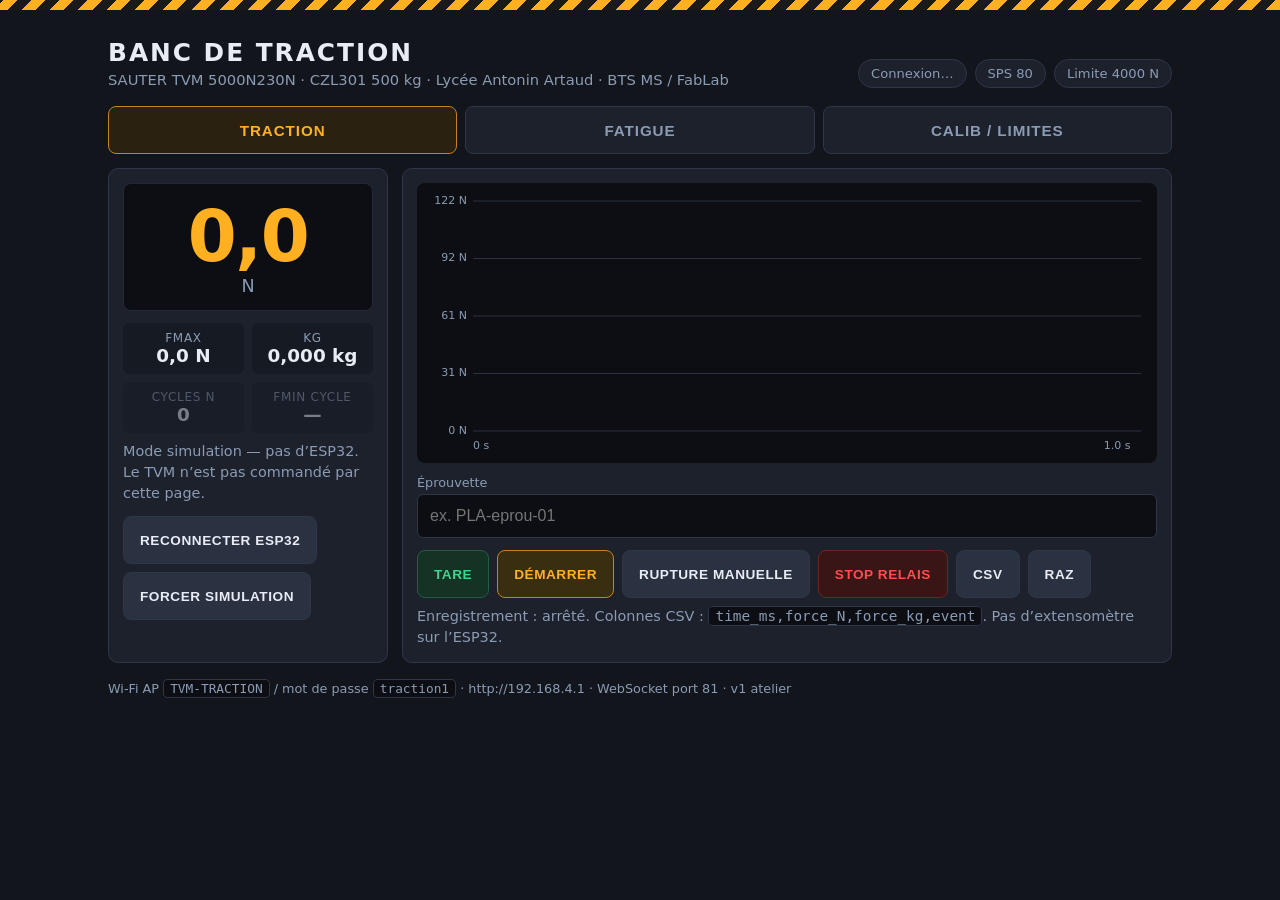
==== firmware/data/index.html @ e47e9631 "Add app etudiants et firmware ESP32 pour le TVM (traction et fatigue). EOF" ====
<!DOCTYPE html>
<html lang="fr">
<head>
  <meta charset="utf-8">
  <meta name="viewport" content="width=device-width, initial-scale=1">
  <meta name="theme-color" content="#ffb020">
  <title>Banc de traction TVM — Antonin Artaud</title>
  <link rel="stylesheet" href="css/app.css">
  <link rel="manifest" href="manifest.json">
  <link rel="icon" href="icon.svg" type="image/svg+xml">
</head>
<body>
  <div class="hazard" aria-hidden="true"></div>
  <div class="wrap">
    <header class="head">
      <div class="brand">
        <h1>Banc de traction</h1>
        <p>SAUTER TVM 5000N230N · CZL301 500&nbsp;kg · Lycée Antonin Artaud · BTS MS / FabLab</p>
      </div>
      <div class="pills">
        <span class="pill sim" id="pill-link">Simulation</span>
        <span class="pill" id="pill-sps">SPS —</span>
        <span class="pill" id="pill-lim">Limite 4000 N</span>
      </div>
    </header>

    <nav class="tabs" role="tablist">
      <button type="button" role="tab" id="tab-traction" aria-selected="true" data-mode="traction">Traction</button>
      <button type="button" role="tab" id="tab-fatigue" aria-selected="false" data-mode="fatigue">Fatigue</button>
      <button type="button" role="tab" id="tab-calib" aria-selected="false" data-mode="calib">Calib / Limites</button>
    </nav>

    <div class="grid">
      <aside class="panel">
        <div class="readout">
          <div class="n" id="force-n">0,0</div>
          <div class="unit" id="force-unit">N</div>
        </div>
        <div class="meta">
          <div><span>Fmax</span><b id="fmax">0,0 N</b></div>
          <div><span>kg</span><b id="fkg">0,000 kg</b></div>
          <div id="box-cyc"><span>Cycles N</span><b id="fcyc">0</b></div>
          <div id="box-fmin"><span>Fmin cycle</span><b id="fmin">—</b></div>
        </div>
        <p class="note" id="status-msg">Mode simulation — pas d’ESP32. Le TVM n’est pas commandé par cette page.</p>
        <div class="row">
          <button class="act" type="button" id="btn-reconnect">Reconnecter ESP32</button>
          <button class="act" type="button" id="btn-sim">Forcer simulation</button>
        </div>
      </aside>

      <section class="panel">
        <div class="chart-box"><canvas id="chart"></canvas></div>

        <div class="view on" id="view-traction">
          <div class="row">
            <label class="field">Éprouvette
              <input id="name-epro" type="text" maxlength="80" placeholder="ex. PLA-eprou-01" autocomplete="off">
            </label>
          </div>
          <div class="row">
            <button class="act ok" type="button" id="btn-tare">Tare</button>
            <button class="act primary" type="button" id="btn-start">Démarrer</button>
            <button class="act" type="button" id="btn-rupture">Rupture manuelle</button>
            <button class="act danger" type="button" id="btn-stop">Stop relais</button>
            <button class="act" type="button" id="btn-csv">CSV</button>
            <button class="act" type="button" id="btn-reset">RAZ</button>
          </div>
          <p class="note">Enregistrement : <span id="rec-info">arrêté</span>. Colonnes CSV : <kbd>time_ms,force_N,force_kg,event</kbd>. Pas d’extensomètre sur l’ESP32.</p>
        </div>

        <div class="view" id="view-fatigue">
          <p class="note"><strong>Le mouvement est assuré par le mode Repeat du TVM.</strong> L’ESP32 ne commande pas le vérin : il mesure la force et compte les cycles à partir des pics. Pas de capteur de déplacement.</p>
          <div class="row">
            <button class="act ok" type="button" id="btn-tare2">Tare</button>
            <button class="act primary" type="button" id="btn-start2">Démarrer comptage</button>
            <button class="act danger" type="button" id="btn-stop2">Stop relais</button>
            <button class="act" type="button" id="btn-csv2">CSV cycles</button>
            <button class="act" type="button" id="btn-reset2">RAZ cycles</button>
          </div>
          <p class="note">Dernier cycle : Fmin <b id="last-fmin">—</b> · Fmax <b id="last-fmax">—</b>. CSV : <kbd>cycle,t_ms,Fmin_N,Fmax_N</kbd>.</p>
        </div>

        <div class="view" id="view-calib">
          <p class="note">Cellule CZL301 500&nbsp;kg, 2,0030&nbsp;mV/V, 350&nbsp;Ω, 0,02&nbsp;% FS. Excitation HX711 à <strong>3,3&nbsp;V</strong> (GPIO ESP32 non 5&nbsp;V tolerant). Surcharge constructeur 120&nbsp;% FS. Limite logicielle par défaut <strong>4000&nbsp;N</strong>, plafond dur &lt;&nbsp;4900&nbsp;N.</p>
          <div class="row">
            <button class="act ok" type="button" id="btn-tare3">Tare à vide</button>
            <label class="field">Masse connue (kg)
              <input id="ref-kg" type="number" step="0.001" min="0.05" value="5">
            </label>
            <button class="act primary" type="button" id="btn-cal">Étalonner</button>
          </div>
          <div class="row">
            <label class="field">Échelle (counts / N)
              <input id="scale" type="number" step="0.01" min="1" value="877">
            </label>
            <button class="act" type="button" id="btn-scale">Appliquer échelle</button>
            <label class="field">Limite logicielle (N)
              <input id="limit" type="number" step="10" min="50" max="4899" value="4000">
            </label>
            <button class="act" type="button" id="btn-limit">Appliquer limite</button>
          </div>
          <div class="row">
            <label class="field">Unité
              <select id="unit"><option value="N">Newton (N)</option><option value="kg">kgf</option></select>
            </label>
            <label class="field">Cadence
              <select id="sps"><option value="auto">Auto 80 puis 10 si instable</option><option value="80">80 SPS</option><option value="10">10 SPS</option></select>
            </label>
            <button class="act" type="button" id="btn-sps">Appliquer cadence</button>
          </div>
          <p class="note">Relais STOP : GPIO 26, <strong>actif haut</strong> (HIGH = relais collé = coupure moteur). Pilotage via transistor, jamais la bobine en direct. Inverser <kbd>STOP_ACTIVE_HIGH</kbd> dans <kbd>config.h</kbd> si le câblage est actif bas.</p>
        </div>
      </section>
    </div>
    <p class="foot">Wi-Fi AP <kbd>TVM-TRACTION</kbd> / mot de passe <kbd>traction1</kbd> · http://192.168.4.1 · WebSocket port 81 · v1 atelier</p>
  </div>
  <script src="js/protocol.js"></script>
  <script src="js/chart.js"></script>
  <script src="js/app.js"></script>
</body>
</html>
---- firmware/data/css/app.css ----
/* Banc de traction TVM — UI atelier, lisible à 2 m */
:root {
  --bg: #12151c;
  --panel: #1c212c;
  --inset: #0c0e13;
  --line: #2e3648;
  --text: #e8edf5;
  --muted: #8b9bb4;
  --amber: #ffb020;
  --amber-dim: #c4841d;
  --ok: #3dd68c;
  --danger: #ff4d4d;
  --info: #5b8cff;
  --warn: #ff7a18;
}
* { box-sizing: border-box; }
html, body { margin: 0; padding: 0; background: var(--bg); color: var(--text); }
body {
  font-family: "Segoe UI", "IBM Plex Sans", ui-sans-serif, system-ui, sans-serif;
  min-height: 100vh;
}
.hazard {
  height: 10px;
  background: repeating-linear-gradient(
    -45deg,
    #ffb020 0 10px,
    #1a1a1a 10px 20px
  );
}
.wrap { max-width: 1100px; margin: 0 auto; padding: 16px 18px 40px; }

.head {
  display: flex;
  flex-wrap: wrap;
  gap: 12px 24px;
  align-items: flex-end;
  justify-content: space-between;
  margin: 12px 0 18px;
}
.brand h1 {
  margin: 0;
  font-size: 1.55rem;
  letter-spacing: 0.08em;
  text-transform: uppercase;
  font-weight: 750;
}
.brand p { margin: 4px 0 0; color: var(--muted); font-size: 0.92rem; }
.pills { display: flex; flex-wrap: wrap; gap: 8px; align-items: center; }
.pill {
  border: 1px solid var(--line);
  background: var(--panel);
  color: var(--muted);
  border-radius: 999px;
  padding: 6px 12px;
  font-size: 0.82rem;
  font-variant-numeric: tabular-nums;
}
.pill.on { color: var(--ok); border-color: #245c44; }
.pill.sim { color: var(--amber); border-color: #6a4e14; }
.pill.err { color: var(--danger); border-color: #6a2424; }

.tabs {
  display: flex;
  gap: 8px;
  margin-bottom: 14px;
}
.tabs button {
  flex: 1;
  min-height: 48px;
  border: 1px solid var(--line);
  background: var(--panel);
  color: var(--muted);
  font-weight: 700;
  letter-spacing: 0.06em;
  text-transform: uppercase;
  border-radius: 8px;
  cursor: pointer;
  font-size: 0.95rem;
}
.tabs button[aria-selected="true"] {
  background: #2a2110;
  color: var(--amber);
  border-color: var(--amber-dim);
}

.grid {
  display: grid;
  grid-template-columns: 280px 1fr;
  gap: 14px;
}
@media (max-width: 820px) { .grid { grid-template-columns: 1fr; } }

.panel {
  background: var(--panel);
  border: 1px solid var(--line);
  border-radius: 10px;
  padding: 14px;
}
.readout {
  background: var(--inset);
  border-radius: 8px;
  padding: 18px 12px 14px;
  text-align: center;
  border: 1px solid #222836;
}
.readout .n {
  font-size: clamp(2.8rem, 8vw, 4.4rem);
  font-weight: 800;
  font-variant-numeric: tabular-nums;
  color: var(--amber);
  line-height: 1;
  letter-spacing: -0.02em;
}
.readout .n.warn { color: var(--warn); }
.readout .n.break { color: var(--danger); }
.readout .unit { color: var(--muted); font-size: 1.1rem; margin-top: 4px; }
.meta {
  display: grid;
  grid-template-columns: 1fr 1fr;
  gap: 8px;
  margin-top: 12px;
}
.meta div {
  background: #161a22;
  border-radius: 6px;
  padding: 8px;
  text-align: center;
}
.meta span { display: block; color: var(--muted); font-size: 0.75rem; text-transform: uppercase; letter-spacing: 0.06em; }
.meta b { font-variant-numeric: tabular-nums; font-size: 1.15rem; }

.chart-box { height: 280px; position: relative; }
.chart-box canvas { width: 100%; height: 100%; display: block; border-radius: 8px; }

.row { display: flex; flex-wrap: wrap; gap: 8px; margin-top: 12px; align-items: center; }
label.field { display: flex; flex-direction: column; gap: 4px; color: var(--muted); font-size: 0.8rem; flex: 1; min-width: 140px; }
input, select {
  background: var(--inset);
  border: 1px solid var(--line);
  color: var(--text);
  border-radius: 6px;
  padding: 10px 12px;
  font-size: 1rem;
  min-height: 44px;
}
button.act {
  min-height: 48px;
  padding: 0 16px;
  border-radius: 8px;
  border: 1px solid var(--line);
  background: #2a3140;
  color: var(--text);
  font-weight: 700;
  cursor: pointer;
  letter-spacing: 0.04em;
  text-transform: uppercase;
  font-size: 0.85rem;
}
button.act.primary { background: #3a2e10; color: var(--amber); border-color: var(--amber-dim); }
button.act.danger { background: #3a1515; color: var(--danger); border-color: #6a2424; }
button.act.ok { background: #143324; color: var(--ok); border-color: #245c44; }
button.act:disabled { opacity: 0.45; cursor: not-allowed; }

.note {
  color: var(--muted);
  font-size: 0.9rem;
  line-height: 1.45;
  margin: 8px 0 0;
}
.note strong { color: var(--text); }
.view { display: none; }
.view.on { display: block; }
.hidden { display: none !important; }
.foot { margin-top: 18px; color: var(--muted); font-size: 0.8rem; }
kbd { background: #0c0e13; border: 1px solid var(--line); padding: 1px 6px; border-radius: 4px; }
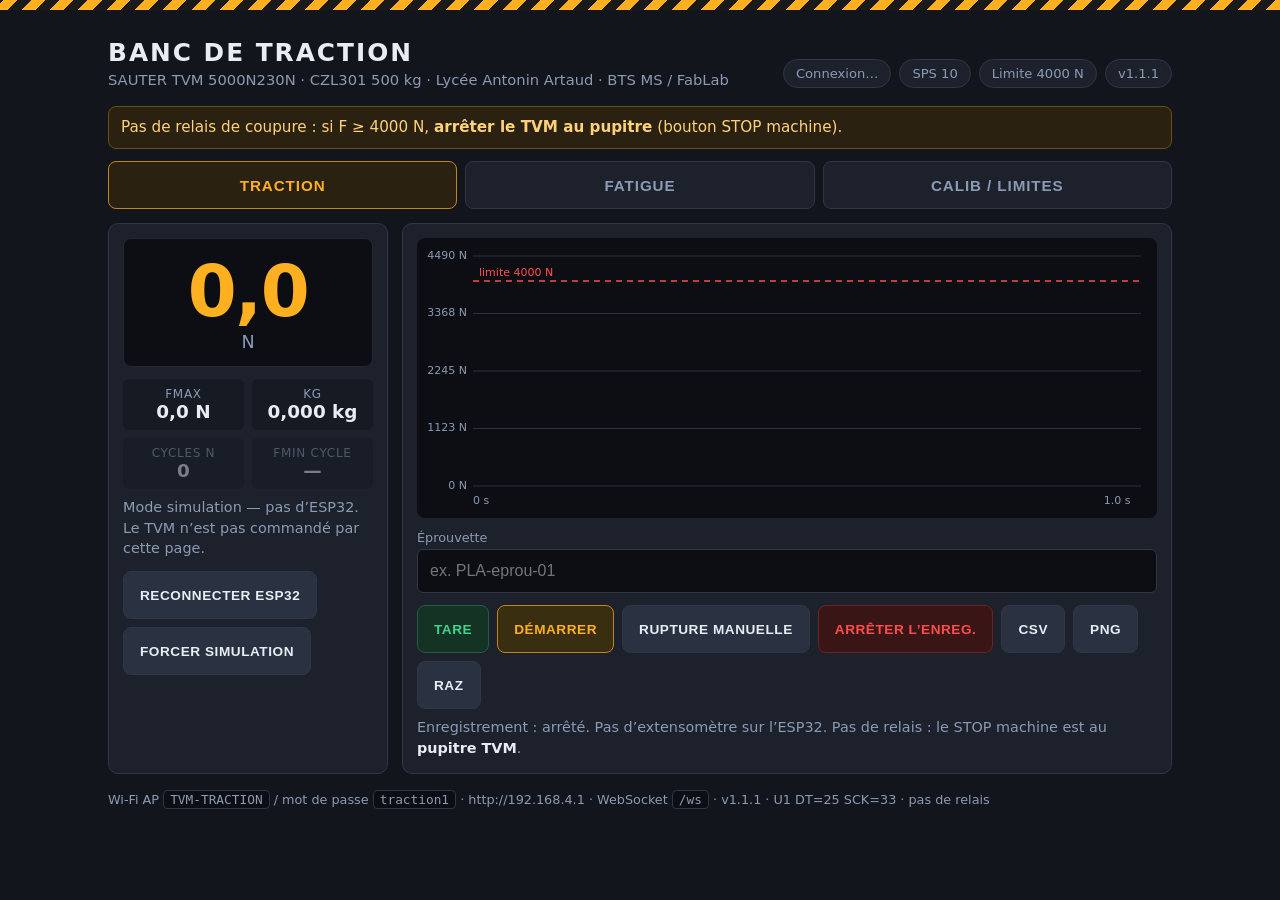
==== commit 0258ea59: "v1.1.1 : jauge U1 (DT25/SCK33), alarme 4000 N, fiches eleve et enseignant" ====
--- a/firmware/data/index.html
+++ b/firmware/data/index.html
@@ -4,12 +4,17 @@
   <meta charset="utf-8">
   <meta name="viewport" content="width=device-width, initial-scale=1">
   <meta name="theme-color" content="#ffb020">
+  <meta name="apple-mobile-web-app-capable" content="yes">
   <title>Banc de traction TVM — Antonin Artaud</title>
   <link rel="stylesheet" href="css/app.css">
   <link rel="manifest" href="manifest.json">
   <link rel="icon" href="icon.svg" type="image/svg+xml">
 </head>
 <body>
+  <div id="alarm" class="alarm hidden" role="alert" aria-live="assertive">
+    <div class="alarm-title" id="alarm-title">ARRÊTER LA MACHINE</div>
+    <div class="alarm-sub" id="alarm-sub">Force au-dessus de 4000 N — STOP sur le pupitre TVM</div>
+  </div>
   <div class="hazard" aria-hidden="true"></div>
   <div class="wrap">
     <header class="head">
@@ -21,8 +26,16 @@
         <span class="pill sim" id="pill-link">Simulation</span>
         <span class="pill" id="pill-sps">SPS —</span>
         <span class="pill" id="pill-lim">Limite 4000 N</span>
+        <span class="pill" id="pill-ver">v1.1.1</span>
       </div>
     </header>
+
+    <div id="warn-sticky" class="warn-sticky hidden">
+      Limite dépassée pendant cet essai — vérifier l’éprouvette et le pupitre TVM avant de continuer.
+    </div>
+    <div id="note-relay" class="note-relay">
+      Pas de relais de coupure : si F ≥ 4000&nbsp;N, <strong>arrêter le TVM au pupitre</strong> (bouton STOP machine).
+    </div>
 
     <nav class="tabs" role="tablist">
       <button type="button" role="tab" id="tab-traction" aria-selected="true" data-mode="traction">Traction</button>
@@ -62,11 +75,12 @@
             <button class="act ok" type="button" id="btn-tare">Tare</button>
             <button class="act primary" type="button" id="btn-start">Démarrer</button>
             <button class="act" type="button" id="btn-rupture">Rupture manuelle</button>
-            <button class="act danger" type="button" id="btn-stop">Stop relais</button>
+            <button class="act danger" type="button" id="btn-stop">Arrêter l’enreg.</button>
             <button class="act" type="button" id="btn-csv">CSV</button>
+            <button class="act" type="button" id="btn-png">PNG</button>
             <button class="act" type="button" id="btn-reset">RAZ</button>
           </div>
-          <p class="note">Enregistrement : <span id="rec-info">arrêté</span>. Colonnes CSV : <kbd>time_ms,force_N,force_kg,event</kbd>. Pas d’extensomètre sur l’ESP32.</p>
+          <p class="note">Enregistrement : <span id="rec-info">arrêté</span>. Pas d’extensomètre sur l’ESP32. Pas de relais : le STOP machine est au <strong>pupitre TVM</strong>.</p>
         </div>
 
         <div class="view" id="view-fatigue">
@@ -74,19 +88,23 @@
           <div class="row">
             <button class="act ok" type="button" id="btn-tare2">Tare</button>
             <button class="act primary" type="button" id="btn-start2">Démarrer comptage</button>
-            <button class="act danger" type="button" id="btn-stop2">Stop relais</button>
+            <button class="act danger" type="button" id="btn-stop2">Arrêter l’enreg.</button>
             <button class="act" type="button" id="btn-csv2">CSV cycles</button>
             <button class="act" type="button" id="btn-reset2">RAZ cycles</button>
           </div>
-          <p class="note">Dernier cycle : Fmin <b id="last-fmin">—</b> · Fmax <b id="last-fmax">—</b>. CSV : <kbd>cycle,t_ms,Fmin_N,Fmax_N</kbd>.</p>
+          <p class="note">Dernier cycle : Fmin <b id="last-fmin">—</b> · Fmax <b id="last-fmax">—</b>.</p>
         </div>
 
         <div class="view" id="view-calib">
-          <p class="note">Cellule CZL301 500&nbsp;kg, 2,0030&nbsp;mV/V, 350&nbsp;Ω, 0,02&nbsp;% FS. Excitation HX711 à <strong>3,3&nbsp;V</strong> (GPIO ESP32 non 5&nbsp;V tolerant). Surcharge constructeur 120&nbsp;% FS. Limite logicielle par défaut <strong>4000&nbsp;N</strong>, plafond dur &lt;&nbsp;4900&nbsp;N.</p>
+          <p class="note">Jauge sur <strong>HX711 U1</strong> (DT1 GPIO 25, SCK1 GPIO 33, 3,3&nbsp;V). Pont R3/R4 1&nbsp;kΩ. Limite logicielle <strong>4000&nbsp;N</strong> : au-delà, <strong>arrêter le TVM au pupitre</strong> (pas de relais). Plafond dur &lt;&nbsp;4900&nbsp;N. Masse d’étalonnage conseillée <strong>≥ 20&nbsp;kg</strong> — l’échelle 877 n’est pas celle de cette jauge.</p>
+          <div class="row rawline">
+            <div>Brut HX711 <b id="raw">—</b></div>
+            <div>σ récente <b id="sigma">—</b></div>
+          </div>
           <div class="row">
             <button class="act ok" type="button" id="btn-tare3">Tare à vide</button>
             <label class="field">Masse connue (kg)
-              <input id="ref-kg" type="number" step="0.001" min="0.05" value="5">
+              <input id="ref-kg" type="number" step="0.001" min="0.05" value="20">
             </label>
             <button class="act primary" type="button" id="btn-cal">Étalonner</button>
           </div>
@@ -105,15 +123,25 @@
               <select id="unit"><option value="N">Newton (N)</option><option value="kg">kgf</option></select>
             </label>
             <label class="field">Cadence
-              <select id="sps"><option value="auto">Auto 80 puis 10 si instable</option><option value="80">80 SPS</option><option value="10">10 SPS</option></select>
+              <select id="sps"><option value="10">10 SPS</option><option value="80">80 SPS (si RATE câblé)</option></select>
             </label>
             <button class="act" type="button" id="btn-sps">Appliquer cadence</button>
+            <label class="field">CSV
+              <select id="csv-fmt">
+                <option value="fr" selected>Excel FR (; et virgule)</option>
+                <option value="iso">ISO (, et point)</option>
+              </select>
+            </label>
           </div>
-          <p class="note">Relais STOP : GPIO 26, <strong>actif haut</strong> (HIGH = relais collé = coupure moteur). Pilotage via transistor, jamais la bobine en direct. Inverser <kbd>STOP_ACTIVE_HIGH</kbd> dans <kbd>config.h</kbd> si le câblage est actif bas.</p>
+          <div class="row">
+            <button class="act danger" type="button" id="btn-sim-over">Simuler F ≥ 4000 N</button>
+          </div>
+          <p class="note" id="cal-log">Aucun étalonnage enregistré sur cet appareil.</p>
+          <p class="note">Carte EasyEDA : ESP32-WROOM-32 DevKitC-V4. <strong>U1 jauge</strong> DT1 = GPIO 25, SCK1 = GPIO 33, VCC = 3,3&nbsp;V. U2 (cellule 4 fils) non lue. Pas de broche RATE sur les XW-HX711 (10 SPS).</p>
         </div>
       </section>
     </div>
-    <p class="foot">Wi-Fi AP <kbd>TVM-TRACTION</kbd> / mot de passe <kbd>traction1</kbd> · http://192.168.4.1 · WebSocket port 81 · v1 atelier</p>
+    <p class="foot">Wi-Fi AP <kbd>TVM-TRACTION</kbd> / mot de passe <kbd>traction1</kbd> · http://192.168.4.1 · WebSocket <kbd>/ws</kbd> · v1.1.1 · U1 DT=25 SCK=33 · pas de relais</p>
   </div>
   <script src="js/protocol.js"></script>
   <script src="js/chart.js"></script>
--- a/firmware/data/css/app.css
+++ b/firmware/data/css/app.css
@@ -27,6 +27,69 @@
     #1a1a1a 10px 20px
   );
 }
+body.alarm-on .hazard {
+  height: 14px;
+  background: repeating-linear-gradient(
+    -45deg,
+    #ff4d4d 0 12px,
+    #1a1a1a 12px 24px
+  );
+  animation: hazard-move 0.4s linear infinite;
+}
+@keyframes hazard-move {
+  from { background-position: 0 0; }
+  to { background-position: 24px 0; }
+}
+
+.alarm {
+  position: sticky;
+  top: 0;
+  z-index: 50;
+  background: #9b1212;
+  color: #fff;
+  text-align: center;
+  padding: 18px 12px 16px;
+  box-shadow: 0 8px 24px rgba(0,0,0,0.45);
+  animation: alarm-pulse 0.7s ease-in-out infinite alternate;
+}
+.alarm.hx { background: #7a1a2a; }
+@keyframes alarm-pulse {
+  from { filter: brightness(1); }
+  to { filter: brightness(1.25); }
+}
+.alarm-title {
+  font-size: clamp(1.6rem, 5vw, 2.6rem);
+  font-weight: 800;
+  letter-spacing: 0.06em;
+  text-transform: uppercase;
+  line-height: 1.1;
+}
+.alarm-sub { margin-top: 6px; font-size: 1.05rem; font-weight: 600; }
+.warn-sticky {
+  background: #3a2110;
+  color: #ffb020;
+  border: 1px solid #6a4e14;
+  border-radius: 8px;
+  padding: 10px 12px;
+  margin-bottom: 12px;
+  font-weight: 700;
+}
+.note-relay {
+  background: #2a2110;
+  color: #ffd27a;
+  border: 1px solid #6a4e14;
+  border-radius: 8px;
+  padding: 10px 12px;
+  margin-bottom: 12px;
+  font-size: 0.95rem;
+  line-height: 1.4;
+}
+.rawline {
+  color: var(--muted);
+  font-size: 0.9rem;
+  gap: 18px;
+}
+.rawline b { color: var(--text); font-variant-numeric: tabular-nums; }
 .wrap { max-width: 1100px; margin: 0 auto; padding: 16px 18px 40px; }
 
 .head {
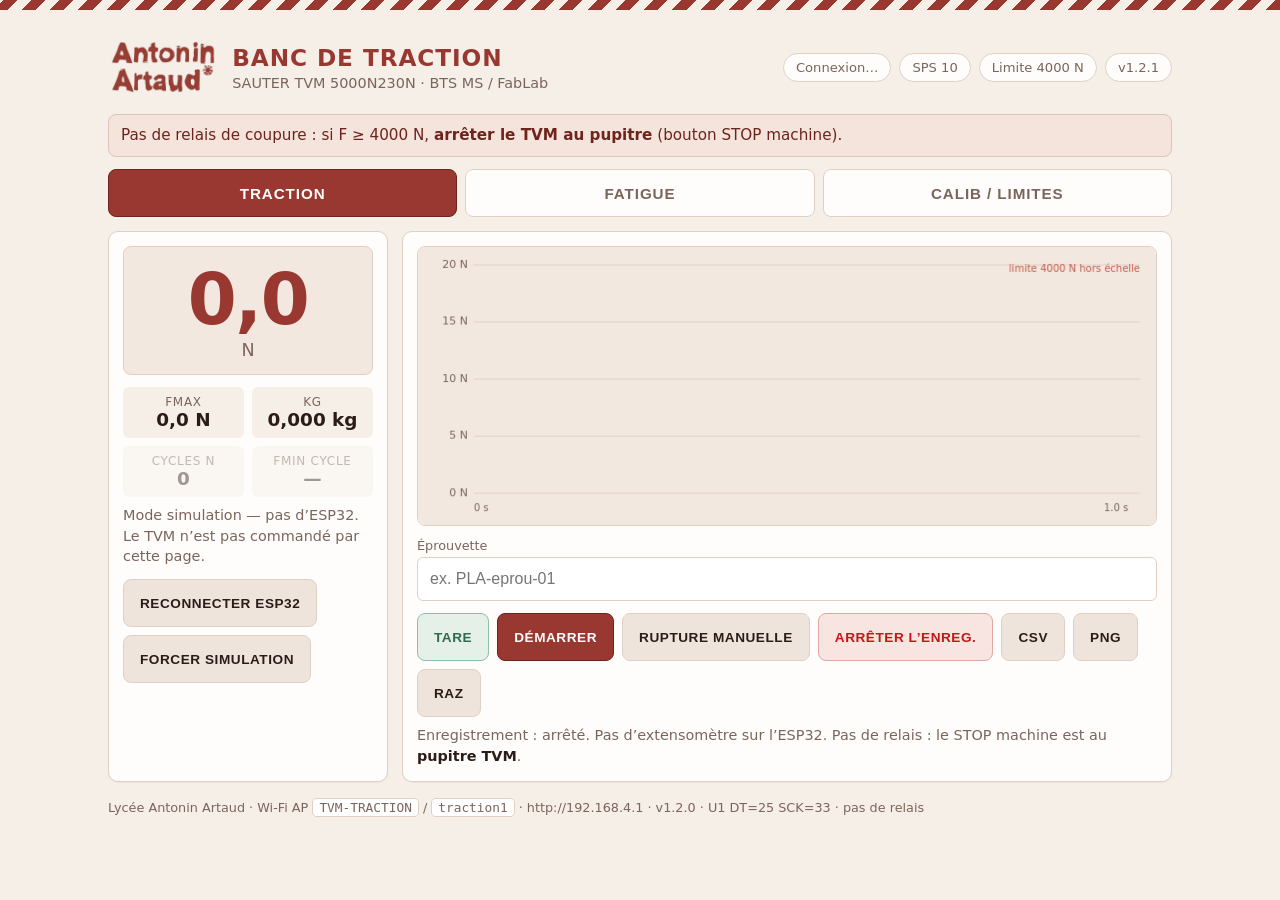
==== commit 345fd14a: "v1.2.2 : charte Artaud, etalonnage jauge inverse, echelle graphe dynamique" ====
--- a/firmware/data/index.html
+++ b/firmware/data/index.html
@@ -3,7 +3,7 @@
 <head>
   <meta charset="utf-8">
   <meta name="viewport" content="width=device-width, initial-scale=1">
-  <meta name="theme-color" content="#ffb020">
+  <meta name="theme-color" content="#983830">
   <meta name="apple-mobile-web-app-capable" content="yes">
   <title>Banc de traction TVM — Antonin Artaud</title>
   <link rel="stylesheet" href="css/app.css">
@@ -19,14 +19,17 @@
   <div class="wrap">
     <header class="head">
       <div class="brand">
-        <h1>Banc de traction</h1>
-        <p>SAUTER TVM 5000N230N · CZL301 500&nbsp;kg · Lycée Antonin Artaud · BTS MS / FabLab</p>
+        <img class="logo" src="img/logo-artaud.png" alt="Lycée Antonin Artaud" width="228" height="120">
+        <div>
+          <h1>Banc de traction</h1>
+          <p>SAUTER TVM 5000N230N · BTS MS / FabLab</p>
+        </div>
       </div>
       <div class="pills">
         <span class="pill sim" id="pill-link">Simulation</span>
         <span class="pill" id="pill-sps">SPS —</span>
         <span class="pill" id="pill-lim">Limite 4000 N</span>
-        <span class="pill" id="pill-ver">v1.1.1</span>
+        <span class="pill" id="pill-ver">v1.2.1</span>
       </div>
     </header>
 
@@ -96,21 +99,24 @@
         </div>
 
         <div class="view" id="view-calib">
-          <p class="note">Jauge sur <strong>HX711 U1</strong> (DT1 GPIO 25, SCK1 GPIO 33, 3,3&nbsp;V). Pont R3/R4 1&nbsp;kΩ. Limite logicielle <strong>4000&nbsp;N</strong> : au-delà, <strong>arrêter le TVM au pupitre</strong> (pas de relais). Plafond dur &lt;&nbsp;4900&nbsp;N. Masse d’étalonnage conseillée <strong>≥ 20&nbsp;kg</strong> — l’échelle 877 n’est pas celle de cette jauge.</p>
+          <p class="note">Jauge <strong>HX711 U1</strong> (DT1 GPIO 25, SCK1 GPIO 33, 3,3&nbsp;V). Ordre : <strong>1) tare à vide</strong> (sans masse) → <strong>2) poser la masse</strong> dans le sens traction → <strong>3) Étalonner</strong>. Une jauge inverse (F négatif) est normale : l’étalonnage enregistre une échelle négative et l’affichage redevient positif.</p>
           <div class="row rawline">
             <div>Brut HX711 <b id="raw">—</b></div>
+            <div>Δ brut (vs tare) <b id="delta">—</b></div>
             <div>σ récente <b id="sigma">—</b></div>
           </div>
+          <p class="note-relay hidden" id="polarity-hint">Force négative : jauge inverse. Pose la masse puis <strong>Étalonner</strong> (l’échelle passera en négatif, F&nbsp;&gt;&nbsp;0). Ou clique <strong>Inverser le sens</strong>.</p>
           <div class="row">
             <button class="act ok" type="button" id="btn-tare3">Tare à vide</button>
             <label class="field">Masse connue (kg)
-              <input id="ref-kg" type="number" step="0.001" min="0.05" value="20">
+              <input id="ref-kg" type="number" step="0.001" min="0.005" value="1">
             </label>
             <button class="act primary" type="button" id="btn-cal">Étalonner</button>
+            <button class="act" type="button" id="btn-invert">Inverser le sens</button>
           </div>
           <div class="row">
-            <label class="field">Échelle (counts / N)
-              <input id="scale" type="number" step="0.01" min="1" value="877">
+            <label class="field">Échelle (counts / N, peut être &lt; 0)
+              <input id="scale" type="number" step="any" value="877">
             </label>
             <button class="act" type="button" id="btn-scale">Appliquer échelle</button>
             <label class="field">Limite logicielle (N)
@@ -141,7 +147,7 @@
         </div>
       </section>
     </div>
-    <p class="foot">Wi-Fi AP <kbd>TVM-TRACTION</kbd> / mot de passe <kbd>traction1</kbd> · http://192.168.4.1 · WebSocket <kbd>/ws</kbd> · v1.1.1 · U1 DT=25 SCK=33 · pas de relais</p>
+    <p class="foot">Lycée Antonin Artaud · Wi-Fi AP <kbd>TVM-TRACTION</kbd> / <kbd>traction1</kbd> · http://192.168.4.1 · v1.2.0 · U1 DT=25 SCK=33 · pas de relais</p>
   </div>
   <script src="js/protocol.js"></script>
   <script src="js/chart.js"></script>
--- a/firmware/data/css/app.css
+++ b/firmware/data/css/app.css
@@ -1,17 +1,20 @@
-/* Banc de traction TVM — UI atelier, lisible à 2 m */
+/* Banc de traction TVM — charte Lycée Antonin Artaud
+ * Terre de Sienne du logo (#983830), papier crème, encre brune.
+ */
 :root {
-  --bg: #12151c;
-  --panel: #1c212c;
-  --inset: #0c0e13;
-  --line: #2e3648;
-  --text: #e8edf5;
-  --muted: #8b9bb4;
-  --amber: #ffb020;
-  --amber-dim: #c4841d;
-  --ok: #3dd68c;
-  --danger: #ff4d4d;
-  --info: #5b8cff;
-  --warn: #ff7a18;
+  --brand: #983830;
+  --brand-dark: #6e241c;
+  --brand-soft: #c45a4a;
+  --bg: #f6efe8;
+  --panel: #fffdfb;
+  --inset: #f3e8e0;
+  --line: #e0d0c4;
+  --text: #2c1c18;
+  --muted: #7a655c;
+  --ok: #2f6b4f;
+  --danger: #c41616;
+  --info: #3d5c8a;
+  --warn: #c45a12;
 }
 * { box-sizing: border-box; }
 html, body { margin: 0; padding: 0; background: var(--bg); color: var(--text); }
@@ -23,16 +26,16 @@
   height: 10px;
   background: repeating-linear-gradient(
     -45deg,
-    #ffb020 0 10px,
-    #1a1a1a 10px 20px
+    #983830 0 10px,
+    #f6efe8 10px 20px
   );
 }
 body.alarm-on .hazard {
   height: 14px;
   background: repeating-linear-gradient(
     -45deg,
-    #ff4d4d 0 12px,
-    #1a1a1a 12px 24px
+    #c41616 0 12px,
+    #2c1c18 12px 24px
   );
   animation: hazard-move 0.4s linear infinite;
 }
@@ -45,17 +48,17 @@
   position: sticky;
   top: 0;
   z-index: 50;
-  background: #9b1212;
+  background: #c41616;
   color: #fff;
   text-align: center;
   padding: 18px 12px 16px;
-  box-shadow: 0 8px 24px rgba(0,0,0,0.45);
+  box-shadow: 0 8px 24px rgba(44, 28, 24, 0.25);
   animation: alarm-pulse 0.7s ease-in-out infinite alternate;
 }
 .alarm.hx { background: #7a1a2a; }
 @keyframes alarm-pulse {
   from { filter: brightness(1); }
-  to { filter: brightness(1.25); }
+  to { filter: brightness(1.18); }
 }
 .alarm-title {
   font-size: clamp(1.6rem, 5vw, 2.6rem);
@@ -66,18 +69,18 @@
 }
 .alarm-sub { margin-top: 6px; font-size: 1.05rem; font-weight: 600; }
 .warn-sticky {
-  background: #3a2110;
-  color: #ffb020;
-  border: 1px solid #6a4e14;
+  background: #f8e6d8;
+  color: #6e241c;
+  border: 1px solid #e0b090;
   border-radius: 8px;
   padding: 10px 12px;
   margin-bottom: 12px;
   font-weight: 700;
 }
 .note-relay {
-  background: #2a2110;
-  color: #ffd27a;
-  border: 1px solid #6a4e14;
+  background: #f4e4dc;
+  color: #6e241c;
+  border: 1px solid #e0c4b8;
   border-radius: 8px;
   padding: 10px 12px;
   margin-bottom: 12px;
@@ -96,18 +99,31 @@
   display: flex;
   flex-wrap: wrap;
   gap: 12px 24px;
-  align-items: flex-end;
+  align-items: center;
   justify-content: space-between;
   margin: 12px 0 18px;
 }
+.brand {
+  display: flex;
+  align-items: center;
+  gap: 14px;
+  min-width: 0;
+}
+.logo {
+  height: 58px;
+  width: auto;
+  display: block;
+  flex-shrink: 0;
+}
 .brand h1 {
   margin: 0;
-  font-size: 1.55rem;
-  letter-spacing: 0.08em;
+  font-size: 1.45rem;
+  letter-spacing: 0.04em;
   text-transform: uppercase;
   font-weight: 750;
-}
-.brand p { margin: 4px 0 0; color: var(--muted); font-size: 0.92rem; }
+  color: var(--brand);
+}
+.brand p { margin: 4px 0 0; color: var(--muted); font-size: 0.9rem; }
 .pills { display: flex; flex-wrap: wrap; gap: 8px; align-items: center; }
 .pill {
   border: 1px solid var(--line);
@@ -118,9 +134,9 @@
   font-size: 0.82rem;
   font-variant-numeric: tabular-nums;
 }
-.pill.on { color: var(--ok); border-color: #245c44; }
-.pill.sim { color: var(--amber); border-color: #6a4e14; }
-.pill.err { color: var(--danger); border-color: #6a2424; }
+.pill.on { color: var(--ok); border-color: #8fbfa6; background: #eef6f1; }
+.pill.sim { color: var(--brand); border-color: #d4a59c; background: #f8ece8; }
+.pill.err { color: var(--danger); border-color: #e8a0a0; }
 
 .tabs {
   display: flex;
@@ -141,9 +157,9 @@
   font-size: 0.95rem;
 }
 .tabs button[aria-selected="true"] {
-  background: #2a2110;
-  color: var(--amber);
-  border-color: var(--amber-dim);
+  background: var(--brand);
+  color: #fffdfb;
+  border-color: var(--brand-dark);
 }
 
 .grid {
@@ -151,26 +167,30 @@
   grid-template-columns: 280px 1fr;
   gap: 14px;
 }
-@media (max-width: 820px) { .grid { grid-template-columns: 1fr; } }
+@media (max-width: 820px) {
+  .grid { grid-template-columns: 1fr; }
+  .logo { height: 48px; }
+}
 
 .panel {
   background: var(--panel);
   border: 1px solid var(--line);
   border-radius: 10px;
   padding: 14px;
+  box-shadow: 0 1px 0 rgba(152, 56, 48, 0.06);
 }
 .readout {
   background: var(--inset);
   border-radius: 8px;
   padding: 18px 12px 14px;
   text-align: center;
-  border: 1px solid #222836;
+  border: 1px solid var(--line);
 }
 .readout .n {
   font-size: clamp(2.8rem, 8vw, 4.4rem);
   font-weight: 800;
   font-variant-numeric: tabular-nums;
-  color: var(--amber);
+  color: var(--brand);
   line-height: 1;
   letter-spacing: -0.02em;
 }
@@ -184,7 +204,7 @@
   margin-top: 12px;
 }
 .meta div {
-  background: #161a22;
+  background: #f6efe8;
   border-radius: 6px;
   padding: 8px;
   text-align: center;
@@ -193,12 +213,12 @@
 .meta b { font-variant-numeric: tabular-nums; font-size: 1.15rem; }
 
 .chart-box { height: 280px; position: relative; }
-.chart-box canvas { width: 100%; height: 100%; display: block; border-radius: 8px; }
+.chart-box canvas { width: 100%; height: 100%; display: block; border-radius: 8px; border: 1px solid var(--line); }
 
 .row { display: flex; flex-wrap: wrap; gap: 8px; margin-top: 12px; align-items: center; }
 label.field { display: flex; flex-direction: column; gap: 4px; color: var(--muted); font-size: 0.8rem; flex: 1; min-width: 140px; }
 input, select {
-  background: var(--inset);
+  background: #fff;
   border: 1px solid var(--line);
   color: var(--text);
   border-radius: 6px;
@@ -211,7 +231,7 @@
   padding: 0 16px;
   border-radius: 8px;
   border: 1px solid var(--line);
-  background: #2a3140;
+  background: #efe4dc;
   color: var(--text);
   font-weight: 700;
   cursor: pointer;
@@ -219,9 +239,9 @@
   text-transform: uppercase;
   font-size: 0.85rem;
 }
-button.act.primary { background: #3a2e10; color: var(--amber); border-color: var(--amber-dim); }
-button.act.danger { background: #3a1515; color: var(--danger); border-color: #6a2424; }
-button.act.ok { background: #143324; color: var(--ok); border-color: #245c44; }
+button.act.primary { background: var(--brand); color: #fffdfb; border-color: var(--brand-dark); }
+button.act.danger { background: #f8e4e0; color: var(--danger); border-color: #e0a8a0; }
+button.act.ok { background: #e4f0e8; color: var(--ok); border-color: #8fbfa6; }
 button.act:disabled { opacity: 0.45; cursor: not-allowed; }
 
 .note {
@@ -235,4 +255,4 @@
 .view.on { display: block; }
 .hidden { display: none !important; }
 .foot { margin-top: 18px; color: var(--muted); font-size: 0.8rem; }
-kbd { background: #0c0e13; border: 1px solid var(--line); padding: 1px 6px; border-radius: 4px; }
+kbd { background: #fff; border: 1px solid var(--line); padding: 1px 6px; border-radius: 4px; }
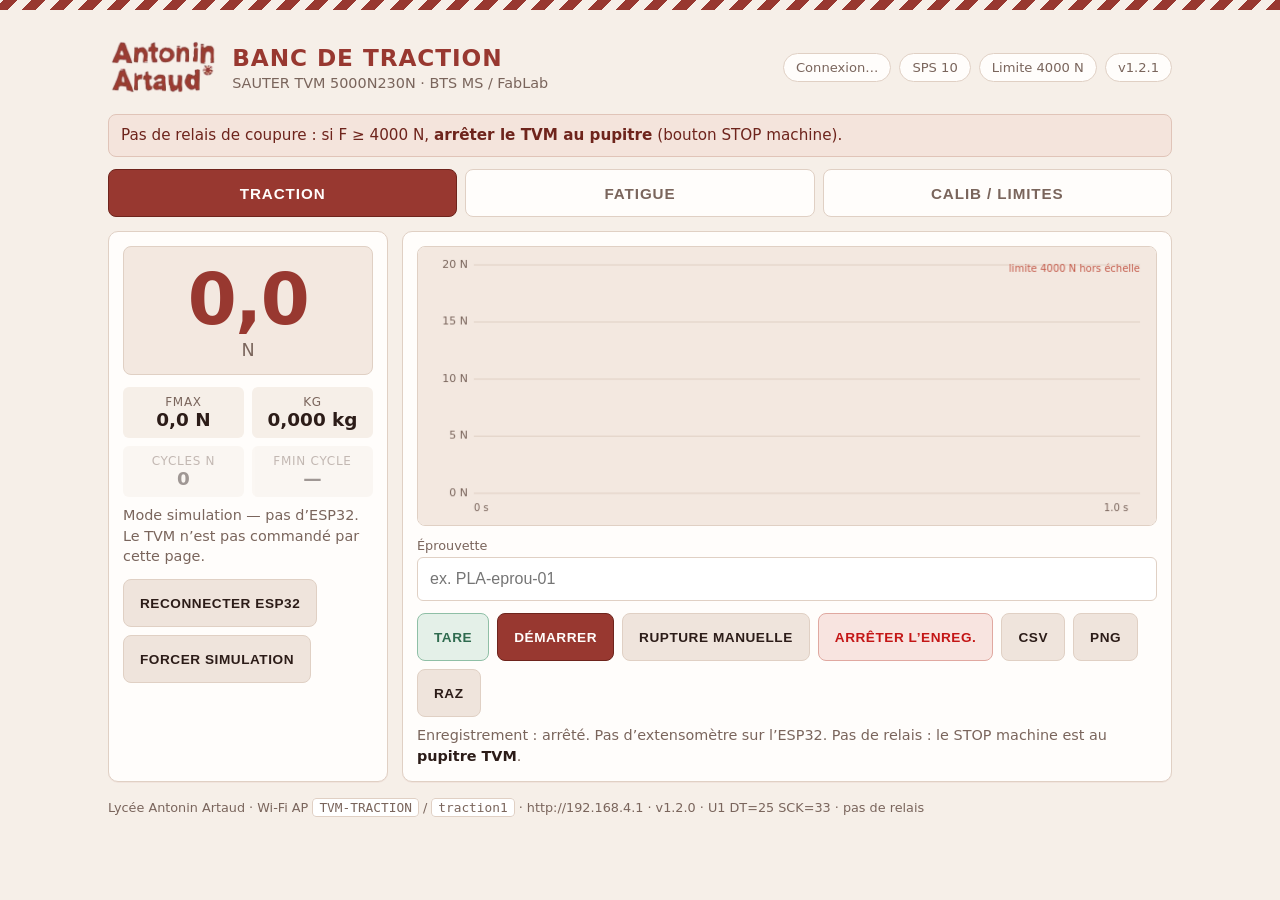
==== commit e5e87b8e: "v1.2.4 : firmware U1 DT=25 SCK=33, CZL301 soude, fiche cablage" ====
--- a/firmware/data/index.html
+++ b/firmware/data/index.html
@@ -99,7 +99,7 @@
         </div>
 
         <div class="view" id="view-calib">
-          <p class="note">Jauge <strong>HX711 U1</strong> (DT1 GPIO 25, SCK1 GPIO 33, 3,3&nbsp;V). Ordre : <strong>1) tare à vide</strong> (sans masse) → <strong>2) poser la masse</strong> dans le sens traction → <strong>3) Étalonner</strong>. Une jauge inverse (F négatif) est normale : l’étalonnage enregistre une échelle négative et l’affichage redevient positif.</p>
+          <p class="note">CZL301 soudé sur <strong>HX711 U1</strong> (DT GPIO 25, SCK GPIO 33, 3,3&nbsp;V — même broches sur toutes les cartes). Rouge→E+, Noir+jaune→GND, Vert→A+, Blanc→A−. Tare à vide → masse en traction → Étalonner. F négatif : Inverser le sens, ou échanger vert/blanc.</p>
           <div class="row rawline">
             <div>Brut HX711 <b id="raw">—</b></div>
             <div>Δ brut (vs tare) <b id="delta">—</b></div>
@@ -143,7 +143,7 @@
             <button class="act danger" type="button" id="btn-sim-over">Simuler F ≥ 4000 N</button>
           </div>
           <p class="note" id="cal-log">Aucun étalonnage enregistré sur cet appareil.</p>
-          <p class="note">Carte EasyEDA : ESP32-WROOM-32 DevKitC-V4. <strong>U1 jauge</strong> DT1 = GPIO 25, SCK1 = GPIO 33, VCC = 3,3&nbsp;V. U2 (cellule 4 fils) non lue. Pas de broche RATE sur les XW-HX711 (10 SPS).</p>
+          <p class="note">Convention toutes cartes : <strong>DT = GPIO 25, SCK = GPIO 33</strong>. CZL301 soudé sur E+/E-/A+/A- du HX711 U1 (pas le connecteur 3 plots). Voir <kbd>docs/fiche-cablage-czl301.pdf</kbd>.</p>
         </div>
       </section>
     </div>
